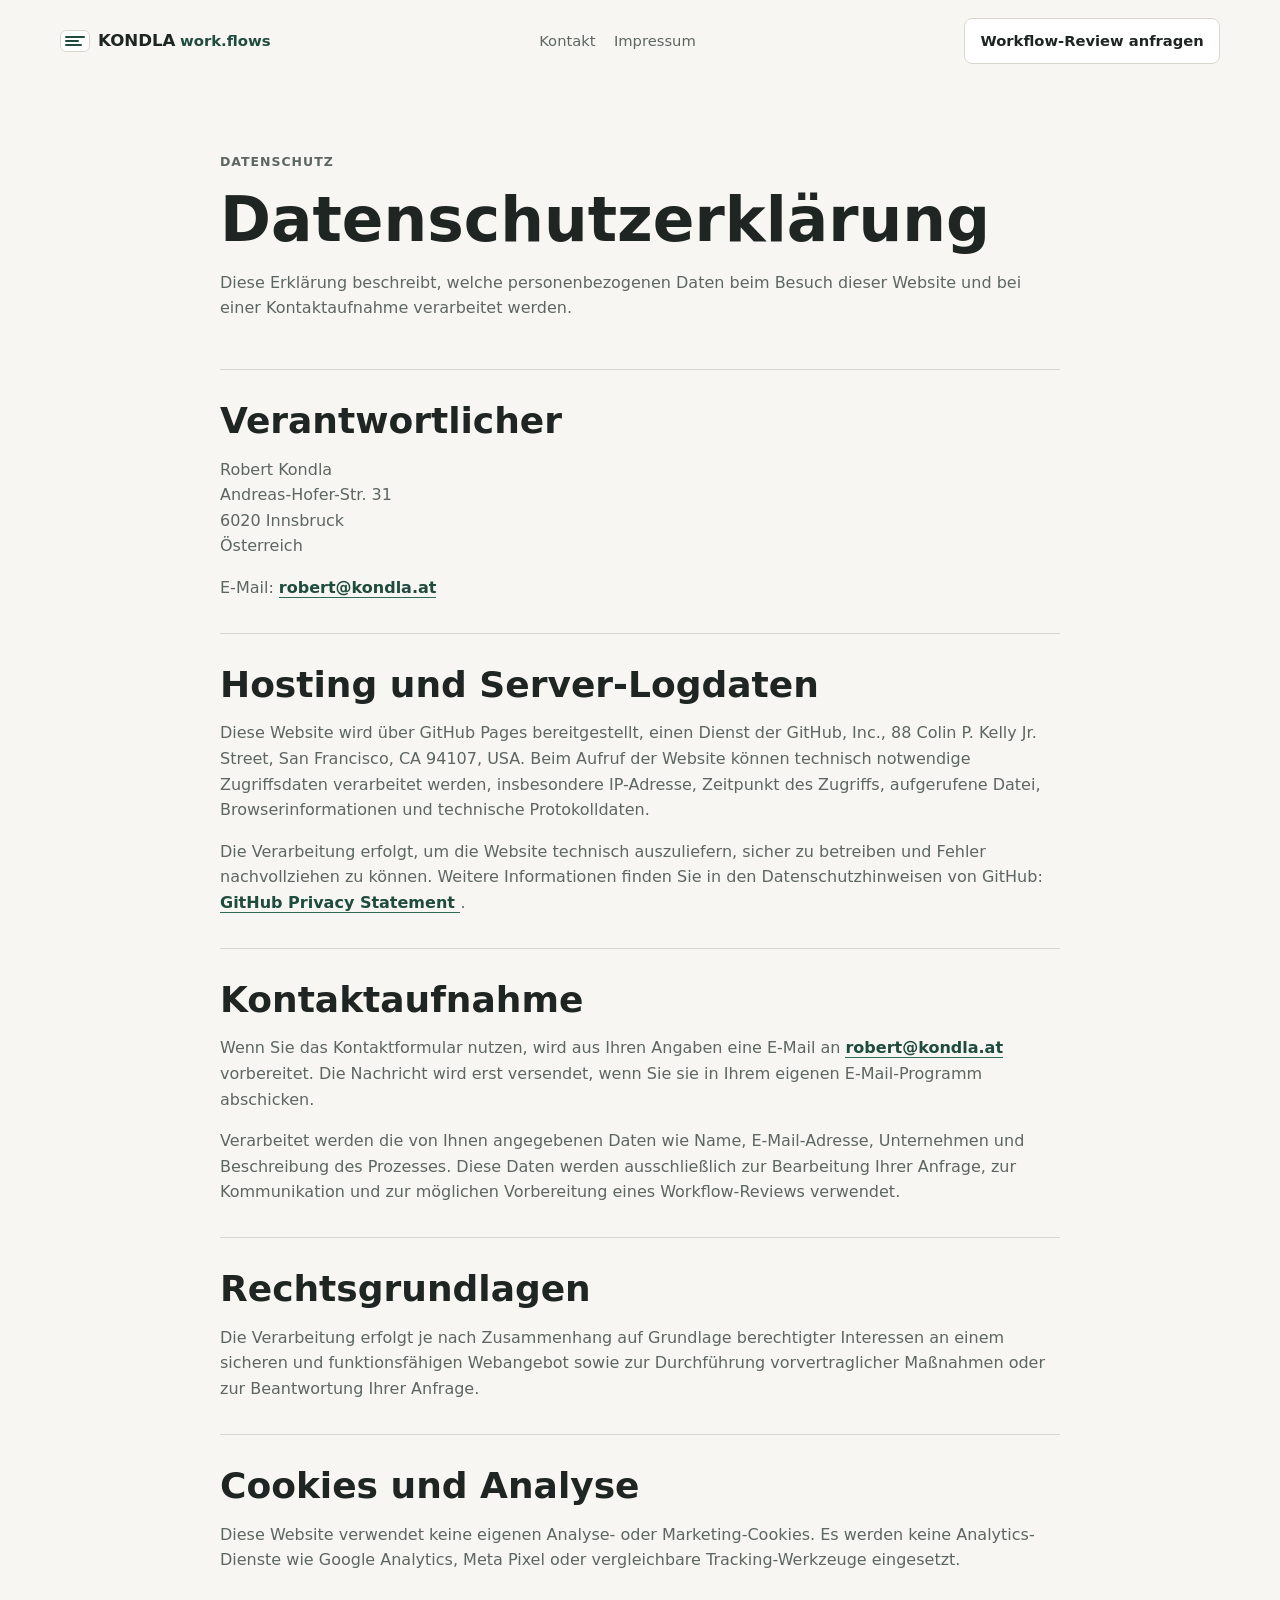
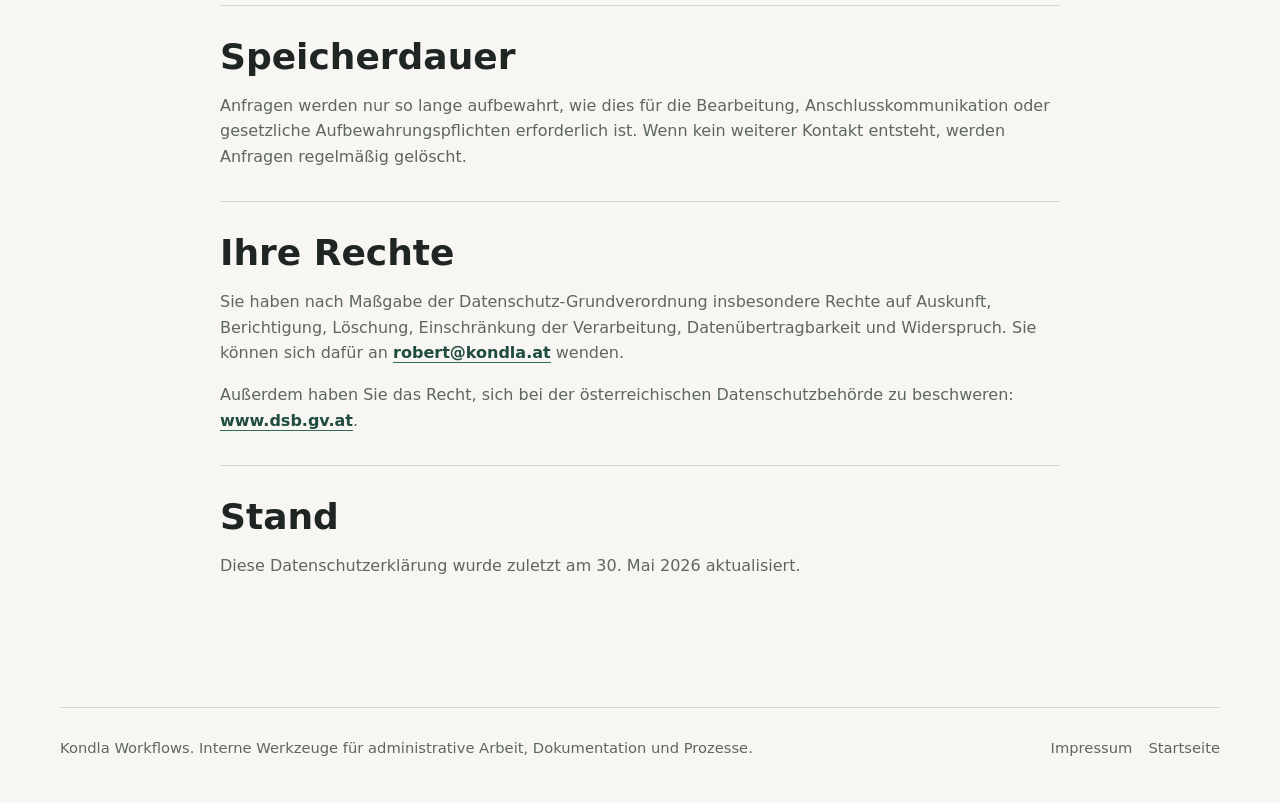
==== datenschutz.html @ 76a442e4 "Add legal pages and mail contact form" ====
<!doctype html>
<html lang="de">
  <head>
    <meta charset="utf-8" />
    <meta name="viewport" content="width=device-width, initial-scale=1" />
    <title>Datenschutzerklärung | KONDLA work.flows</title>
    <meta name="robots" content="noindex" />
    <link rel="stylesheet" href="styles.css" />
  </head>
  <body>
    <header class="seitenkopf" aria-label="Hauptnavigation">
      <a class="marke" href="index.html#oben" aria-label="Zur Startseite">
        <span class="marke__zeichen" aria-hidden="true">
          <span></span>
          <span></span>
          <span></span>
        </span>
        <span class="marke__text">
          <strong>KONDLA</strong>
          <span>work.flows</span>
        </span>
      </a>
      <nav class="navigation" aria-label="Rechtliches">
        <a href="index.html#kontakt">Kontakt</a>
        <a href="impressum.html">Impressum</a>
      </nav>
      <a class="kopf-cta ist-sichtbar" href="index.html#kontakt">Workflow-Review anfragen</a>
    </header>

    <main class="recht">
      <div class="recht__kopf">
        <p class="hinweis">Datenschutz</p>
        <h1>Datenschutzerklärung</h1>
        <p>
          Diese Erklärung beschreibt, welche personenbezogenen Daten beim Besuch dieser Website und bei einer
          Kontaktaufnahme verarbeitet werden.
        </p>
      </div>

      <section class="recht__block" aria-labelledby="verantwortlicher">
        <h2 id="verantwortlicher">Verantwortlicher</h2>
        <p>
          Robert Kondla<br />
          Andreas-Hofer-Str. 31<br />
          6020 Innsbruck<br />
          Österreich
        </p>
        <p>
          E-Mail:
          <a href="mailto:robert@kondla.at">robert@kondla.at</a>
        </p>
      </section>

      <section class="recht__block" aria-labelledby="hosting">
        <h2 id="hosting">Hosting und Server-Logdaten</h2>
        <p>
          Diese Website wird über GitHub Pages bereitgestellt, einen Dienst der GitHub, Inc., 88 Colin P. Kelly Jr.
          Street, San Francisco, CA 94107, USA. Beim Aufruf der Website können technisch notwendige Zugriffsdaten
          verarbeitet werden, insbesondere IP-Adresse, Zeitpunkt des Zugriffs, aufgerufene Datei, Browserinformationen
          und technische Protokolldaten.
        </p>
        <p>
          Die Verarbeitung erfolgt, um die Website technisch auszuliefern, sicher zu betreiben und Fehler nachvollziehen
          zu können. Weitere Informationen finden Sie in den Datenschutzhinweisen von GitHub:
          <a href="https://docs.github.com/de/site-policy/privacy-policies/github-general-privacy-statement" target="_blank" rel="noreferrer">
            GitHub Privacy Statement
          </a>.
        </p>
      </section>

      <section class="recht__block" aria-labelledby="kontakt">
        <h2 id="kontakt">Kontaktaufnahme</h2>
        <p>
          Wenn Sie das Kontaktformular nutzen, wird aus Ihren Angaben eine E-Mail an
          <a href="mailto:robert@kondla.at">robert@kondla.at</a> vorbereitet. Die Nachricht wird erst versendet, wenn
          Sie sie in Ihrem eigenen E-Mail-Programm abschicken.
        </p>
        <p>
          Verarbeitet werden die von Ihnen angegebenen Daten wie Name, E-Mail-Adresse, Unternehmen und Beschreibung des
          Prozesses. Diese Daten werden ausschließlich zur Bearbeitung Ihrer Anfrage, zur Kommunikation und zur möglichen
          Vorbereitung eines Workflow-Reviews verwendet.
        </p>
      </section>

      <section class="recht__block" aria-labelledby="rechtsgrundlagen">
        <h2 id="rechtsgrundlagen">Rechtsgrundlagen</h2>
        <p>
          Die Verarbeitung erfolgt je nach Zusammenhang auf Grundlage berechtigter Interessen an einem sicheren und
          funktionsfähigen Webangebot sowie zur Durchführung vorvertraglicher Maßnahmen oder zur Beantwortung Ihrer
          Anfrage.
        </p>
      </section>

      <section class="recht__block" aria-labelledby="cookies">
        <h2 id="cookies">Cookies und Analyse</h2>
        <p>
          Diese Website verwendet keine eigenen Analyse- oder Marketing-Cookies. Es werden keine Analytics-Dienste wie
          Google Analytics, Meta Pixel oder vergleichbare Tracking-Werkzeuge eingesetzt.
        </p>
      </section>

      <section class="recht__block" aria-labelledby="speicherdauer">
        <h2 id="speicherdauer">Speicherdauer</h2>
        <p>
          Anfragen werden nur so lange aufbewahrt, wie dies für die Bearbeitung, Anschlusskommunikation oder gesetzliche
          Aufbewahrungspflichten erforderlich ist. Wenn kein weiterer Kontakt entsteht, werden Anfragen regelmäßig
          gelöscht.
        </p>
      </section>

      <section class="recht__block" aria-labelledby="rechte">
        <h2 id="rechte">Ihre Rechte</h2>
        <p>
          Sie haben nach Maßgabe der Datenschutz-Grundverordnung insbesondere Rechte auf Auskunft, Berichtigung,
          Löschung, Einschränkung der Verarbeitung, Datenübertragbarkeit und Widerspruch. Sie können sich dafür an
          <a href="mailto:robert@kondla.at">robert@kondla.at</a> wenden.
        </p>
        <p>
          Außerdem haben Sie das Recht, sich bei der österreichischen Datenschutzbehörde zu beschweren:
          <a href="https://www.dsb.gv.at/" target="_blank" rel="noreferrer">www.dsb.gv.at</a>.
        </p>
      </section>

      <section class="recht__block" aria-labelledby="stand">
        <h2 id="stand">Stand</h2>
        <p>Diese Datenschutzerklärung wurde zuletzt am 30. Mai 2026 aktualisiert.</p>
      </section>
    </main>

    <footer class="fuss">
      <p>Kondla Workflows. Interne Werkzeuge für administrative Arbeit, Dokumentation und Prozesse.</p>
      <div class="fuss__links">
        <a href="impressum.html">Impressum</a>
        <a href="index.html#oben">Startseite</a>
      </div>
    </footer>
  </body>
</html>
---- styles.css ----
:root {
  --hintergrund: #f7f6f2;
  --flaeche: #ffffff;
  --flaeche-ruhig: #efeee8;
  --text: #1f2523;
  --text-weich: #5d6661;
  --linie: #d8d7cf;
  --akzent: #2f6b57;
  --akzent-dunkel: #1f4c3e;
  --ton: #8a5f47;
  --schatten: 0 20px 60px rgba(31, 37, 35, 0.08);
  --radius: 8px;
  --breite: 1160px;
}

* {
  box-sizing: border-box;
}

html {
  scroll-behavior: smooth;
}

body {
  margin: 0;
  background: var(--hintergrund);
  color: var(--text);
  font-family: system-ui, -apple-system, BlinkMacSystemFont, "Segoe UI", sans-serif;
  font-size: 16px;
  line-height: 1.6;
  letter-spacing: 0;
}

img {
  display: block;
  max-width: 100%;
}

a {
  color: inherit;
  text-decoration: none;
}

p,
h1,
h2,
h3 {
  margin: 0;
}

h1,
h2,
h3 {
  line-height: 1.08;
  letter-spacing: 0;
}

h1 {
  max-width: 760px;
  font-size: clamp(2.35rem, 4.8vw, 4.25rem);
  font-weight: 700;
  hyphens: none;
  overflow-wrap: normal;
}

h1 span {
  display: block;
  white-space: nowrap;
}

h2 {
  max-width: 800px;
  font-size: clamp(2rem, 4vw, 3.55rem);
  font-weight: 650;
}

h3 {
  font-size: 1.08rem;
  font-weight: 650;
}

.seitenkopf {
  position: sticky;
  top: 0;
  z-index: 10;
  display: flex;
  align-items: center;
  justify-content: space-between;
  gap: 1.5rem;
  width: min(var(--breite), calc(100% - 40px));
  margin: 0 auto;
  padding: 18px 0;
  background: color-mix(in srgb, var(--hintergrund) 88%, transparent);
  backdrop-filter: blur(18px);
}

.marke,
.navigation,
.aktionsreihe {
  display: flex;
  align-items: center;
}

.marke {
  gap: 0.5rem;
  font-weight: 650;
}

.marke__text {
  display: inline-flex;
  align-items: baseline;
  gap: 0.28rem;
  line-height: 1;
}

.marke__text strong {
  color: var(--text);
  font-size: 1.04rem;
  font-weight: 800;
}

.marke__text span {
  color: var(--akzent-dunkel);
  font-size: 0.93rem;
  font-weight: 650;
}

.marke__zeichen {
  position: relative;
  display: grid;
  width: 30px;
  height: 22px;
  align-items: center;
  border: 1px solid var(--linie);
  border-radius: 6px;
  padding: 4px;
  background: var(--flaeche);
}

.marke__zeichen span {
  display: block;
  width: 100%;
  height: 2px;
  border-radius: 999px;
  background: var(--akzent-dunkel);
}

.marke__zeichen span:nth-child(2) {
  width: 68%;
}

.marke__zeichen span:nth-child(3) {
  width: 84%;
}

.navigation {
  gap: 1.15rem;
  color: var(--text-weich);
  font-size: 0.92rem;
}

.navigation a {
  position: relative;
  padding: 0.35rem 0;
  transition:
    color 160ms ease,
    font-weight 160ms ease;
}

.navigation a::after {
  position: absolute;
  right: 0;
  bottom: 0.05rem;
  left: 0;
  height: 1px;
  background: var(--akzent-dunkel);
  opacity: 0;
  transform: scaleX(0.35);
  transform-origin: center;
  transition:
    opacity 180ms ease,
    transform 180ms ease;
  content: "";
}

.fuss a {
  transition: color 160ms ease;
}

.navigation a:hover,
.fuss a:hover {
  color: var(--text);
}

.navigation a.ist-aktiv {
  color: var(--akzent-dunkel);
  font-weight: 700;
}

.navigation a.ist-aktiv::after {
  opacity: 1;
  transform: scaleX(1);
}

.kopf-cta {
  border: 1px solid var(--linie);
  border-radius: var(--radius);
  padding: 0.65rem 0.95rem;
  background: var(--flaeche);
  color: var(--text);
  font-size: 0.92rem;
  font-weight: 600;
  opacity: 0;
  pointer-events: none;
  transform: translateY(-4px);
  transition:
    opacity 180ms ease,
    transform 180ms ease,
    border-color 160ms ease,
    background 160ms ease;
}

.kopf-cta.ist-sichtbar {
  opacity: 1;
  pointer-events: auto;
  transform: translateY(0);
}

.held,
.abschnitt,
.kontakt,
.fuss {
  width: min(var(--breite), calc(100% - 40px));
  margin: 0 auto;
}

.held {
  display: grid;
  grid-template-columns: minmax(0, 1.03fr) minmax(320px, 0.72fr);
  gap: clamp(2rem, 5vw, 4rem);
  align-items: center;
  min-height: calc(100svh - 76px);
  padding: 72px 0 96px;
}

.held__inhalt {
  display: grid;
  gap: 1.45rem;
  min-width: 0;
}

.hinweis {
  color: var(--akzent-dunkel);
  font-size: 0.78rem;
  font-weight: 700;
  letter-spacing: 0.08em;
  line-height: 1.35;
  text-transform: uppercase;
}

.untertitel,
.abschnitt__kopf p,
.zweispaltig > div > p,
.kontakt__text p,
.person__text p {
  max-width: 680px;
  color: var(--text-weich);
  font-size: 1.08rem;
}

.aktionsreihe {
  flex-wrap: wrap;
  gap: 0.8rem;
  padding-top: 0.45rem;
}

.button {
  display: inline-flex;
  min-height: 48px;
  align-items: center;
  justify-content: center;
  border-radius: var(--radius);
  padding: 0.8rem 1.05rem;
  font-weight: 650;
  line-height: 1.2;
  transition:
    border-color 160ms ease,
    background 160ms ease,
    color 160ms ease,
    transform 160ms ease;
}

.button:hover {
  transform: translateY(-1px);
}

.button--primaer {
  border: 1px solid var(--akzent-dunkel);
  background: var(--akzent-dunkel);
  color: #ffffff;
}

.button--primaer:hover {
  background: var(--akzent);
}

.button--sekundaer {
  border: 1px solid var(--linie);
  background: var(--flaeche);
  color: var(--text);
}

.held__bildbereich {
  position: relative;
  align-self: stretch;
  min-height: 500px;
  border: 1px solid var(--linie);
  border-radius: var(--radius);
  background: var(--flaeche);
  box-shadow: var(--schatten);
  overflow: hidden;
}

.held__bildbereich img {
  width: 100%;
  height: 100%;
  object-fit: cover;
}

.abschnitt {
  padding: 96px 0;
  border-top: 1px solid var(--linie);
  scroll-margin-top: 92px;
}

.abschnitt__kopf {
  display: grid;
  gap: 1rem;
  margin-bottom: 2.2rem;
}

.raster {
  display: grid;
  gap: 1rem;
}

.raster--drei {
  grid-template-columns: repeat(3, minmax(0, 1fr));
}

.karte {
  min-height: 190px;
  border: 1px solid var(--linie);
  border-radius: var(--radius);
  padding: 1.3rem;
  background: var(--flaeche);
}

.karte p,
.schritte p,
.prozess p,
.liste p,
.vertrauen li,
.erkenntnis__text p {
  color: var(--text-weich);
}

.karte h3,
.schritte h3,
.prozess h3 {
  margin-bottom: 0.65rem;
}

.zweispaltig {
  display: grid;
  grid-template-columns: minmax(0, 0.82fr) minmax(320px, 1fr);
  gap: clamp(2rem, 7vw, 5.5rem);
  align-items: start;
}

.zweispaltig > div:first-child {
  display: grid;
  gap: 1rem;
}

.kernbotschaft {
  border-left: 3px solid var(--ton);
  padding-left: 1rem;
  color: var(--text);
  font-weight: 650;
}

.liste {
  display: grid;
  border-top: 1px solid var(--linie);
}

.liste div {
  display: grid;
  grid-template-columns: 48px 1fr;
  gap: 1rem;
  align-items: start;
  border-bottom: 1px solid var(--linie);
  padding: 1.05rem 0;
}

.liste span,
.schritte span,
.prozess span {
  color: var(--akzent-dunkel);
  font-size: 0.82rem;
  font-weight: 700;
}

.prozess {
  position: relative;
  display: grid;
  gap: 1.1rem;
  max-width: 980px;
  margin: 0;
  padding: 0.35rem 0;
  list-style: none;
}

.prozess::before {
  position: absolute;
  top: 18px;
  bottom: 18px;
  left: 50%;
  width: 1px;
  background: var(--linie);
  content: "";
}

.prozess li {
  position: relative;
  display: grid;
  grid-template-columns: 34px minmax(0, 1fr);
  gap: 1rem;
  width: calc(50% + 42px);
  min-height: 0;
  align-items: start;
  border: 1px solid var(--linie);
  border-radius: var(--radius);
  padding: 1.05rem 1.15rem;
  background: var(--flaeche);
  box-shadow: 0 12px 34px rgba(31, 37, 35, 0.04);
}

.prozess li:nth-child(odd) {
  justify-self: start;
  padding-right: 2rem;
}

.prozess li:nth-child(even) {
  justify-self: end;
  padding-left: 2rem;
}

.prozess li::after {
  position: absolute;
  top: 50%;
  width: 34px;
  height: 1px;
  background: rgba(47, 107, 87, 0.22);
  content: "";
}

.prozess li:nth-child(odd)::after {
  right: -34px;
}

.prozess li:nth-child(even)::after {
  left: -34px;
}

.prozess span,
.schritte span {
  display: inline-grid;
  width: 34px;
  height: 34px;
  place-items: center;
  border: 1px solid var(--linie);
  border-radius: 50%;
  background: var(--flaeche-ruhig);
}

.prozess span {
  position: relative;
  z-index: 1;
  background: #edf3ef;
  box-shadow: 0 0 0 6px var(--hintergrund);
}

.menschenhinweis {
  margin-top: 1rem;
  border: 1px solid var(--linie);
  border-radius: var(--radius);
  padding: 1rem 1.15rem;
  background: var(--flaeche);
  color: var(--text);
  font-weight: 650;
}

.zweispaltig--eng {
  grid-template-columns: minmax(0, 0.9fr) minmax(320px, 0.9fr);
}

.kontrolltafel {
  display: grid;
  gap: 1rem;
}

.vertrauen {
  display: grid;
  gap: 0.75rem;
  margin: 0;
  padding: 0;
  list-style: none;
}

.vertrauen li {
  position: relative;
  border: 1px solid var(--linie);
  border-radius: var(--radius);
  padding: 0.95rem 1rem 0.95rem 2.7rem;
  background: var(--flaeche);
}

.vertrauen li::before {
  position: absolute;
  top: 1.05rem;
  left: 1rem;
  width: 10px;
  height: 10px;
  border: 2px solid var(--akzent);
  border-radius: 50%;
  content: "";
}

.datenfluss {
  display: grid;
  gap: 0;
  border: 1px solid var(--linie);
  border-radius: var(--radius);
  background: #f1f0eb;
  overflow: hidden;
}

.datenfluss__titel {
  border-bottom: 1px solid var(--linie);
  padding: 0.9rem 1rem;
  color: var(--text);
  font-size: 0.82rem;
  font-weight: 700;
  letter-spacing: 0.08em;
  text-transform: uppercase;
}

.datenfluss div {
  display: grid;
  grid-template-columns: 110px minmax(0, 1fr);
  gap: 1rem;
  border-bottom: 1px solid var(--linie);
  padding: 0.95rem 1rem;
  background: var(--flaeche);
}

.datenfluss div:last-child {
  border-bottom: 0;
}

.datenfluss span {
  color: var(--akzent-dunkel);
  font-size: 0.8rem;
  font-weight: 800;
}

.datenfluss p {
  color: var(--text-weich);
  font-size: 0.92rem;
}

.erkenntnis__text {
  display: grid;
  gap: 1rem;
}

.kontextfragen {
  display: grid;
  grid-template-columns: repeat(2, minmax(0, 1fr));
  gap: 0.65rem;
  margin-bottom: 0.3rem;
}

.kontextfragen span {
  border: 1px solid rgba(138, 95, 71, 0.28);
  border-radius: 6px;
  padding: 0.72rem 0.8rem;
  background: #f6f1ed;
  color: var(--text);
  font-size: 0.9rem;
  font-weight: 650;
  line-height: 1.25;
}

.erkenntnis__text a {
  width: fit-content;
  border-bottom: 1px solid var(--akzent);
  color: var(--akzent-dunkel);
  font-weight: 650;
}

.person {
  display: grid;
  grid-template-columns: 320px minmax(0, 1fr);
  gap: clamp(2rem, 7vw, 5rem);
  align-items: center;
}

.person__bild {
  aspect-ratio: 4 / 5;
  border: 1px solid var(--linie);
  border-radius: var(--radius);
  background: var(--flaeche);
  overflow: hidden;
}

.person__bild img {
  width: 100%;
  height: 100%;
  object-fit: cover;
  object-position: 50% 35%;
}

.person__text {
  display: grid;
  gap: 1rem;
}

.schritte {
  display: grid;
  grid-template-columns: repeat(5, minmax(0, 1fr));
  gap: 1rem;
}

.schritte article {
  display: grid;
  gap: 0.7rem;
  align-content: start;
  min-height: 245px;
  border: 1px solid var(--linie);
  border-radius: var(--radius);
  padding: 1.15rem;
  background: var(--flaeche);
}

.kontakt {
  display: grid;
  grid-template-columns: minmax(0, 0.82fr) minmax(340px, 0.9fr);
  gap: clamp(2rem, 6vw, 5rem);
  align-items: start;
  margin-bottom: 64px;
  border: 1px solid var(--linie);
  border-radius: var(--radius);
  padding: clamp(1.4rem, 4vw, 3rem);
  background: var(--flaeche);
  box-shadow: var(--schatten);
  scroll-margin-top: 92px;
}

.kontakt__text {
  display: grid;
  gap: 1rem;
}

.formular {
  display: grid;
  grid-template-columns: 1fr 1fr;
  gap: 1rem;
}

.formular__feld {
  display: grid;
  gap: 0.42rem;
}

.formular__feld--voll,
.formular__hinweis,
.formular__button {
  grid-column: 1 / -1;
}

.formular__hinweis {
  color: var(--text-weich);
  font-size: 0.86rem;
}

.formular__hinweis a {
  border-bottom: 1px solid var(--akzent);
  color: var(--akzent-dunkel);
  font-weight: 650;
}

label {
  font-size: 0.9rem;
  font-weight: 650;
}

input,
textarea {
  width: 100%;
  border: 1px solid var(--linie);
  border-radius: var(--radius);
  padding: 0.82rem 0.9rem;
  background: #fbfbf8;
  color: var(--text);
  font: inherit;
}

textarea {
  resize: vertical;
}

input:focus,
textarea:focus,
a:focus-visible,
button:focus-visible {
  outline: 3px solid rgba(47, 107, 87, 0.22);
  outline-offset: 2px;
  border-color: var(--akzent);
}

button {
  cursor: pointer;
  font: inherit;
}

.fuss {
  display: flex;
  justify-content: space-between;
  gap: 1rem;
  border-top: 1px solid var(--linie);
  padding: 28px 0 44px;
  color: var(--text-weich);
  font-size: 0.92rem;
}

.fuss__links {
  display: flex;
  flex-wrap: wrap;
  gap: 1rem;
  justify-content: flex-end;
}

.recht {
  width: min(840px, calc(100% - 40px));
  margin: 0 auto;
  padding: 72px 0 96px;
}

.recht__kopf,
.recht__block {
  display: grid;
  gap: 1rem;
}

.recht__kopf {
  margin-bottom: 3rem;
}

.recht__block {
  border-top: 1px solid var(--linie);
  padding: 2rem 0;
}

.recht h1 {
  white-space: normal;
}

.recht h2 {
  font-size: clamp(1.5rem, 3vw, 2.25rem);
}

.recht ul {
  margin: 0;
  padding-left: 1.2rem;
  color: var(--text-weich);
}

.recht p,
.recht li {
  color: var(--text-weich);
}

.recht a {
  border-bottom: 1px solid var(--akzent);
  color: var(--akzent-dunkel);
  font-weight: 650;
}

@media (max-width: 980px) {
  .held,
  .zweispaltig,
  .zweispaltig--eng,
  .person,
  .kontakt {
    grid-template-columns: 1fr;
  }

  .held {
    min-height: auto;
    padding-top: 56px;
  }

  .held__bildbereich {
    min-height: 420px;
  }

  .raster--drei {
    grid-template-columns: repeat(2, minmax(0, 1fr));
  }

  .prozess {
    max-width: none;
  }

  .schritte {
    grid-template-columns: repeat(2, minmax(0, 1fr));
  }

  .person__bild {
    width: min(320px, 100%);
  }
}

@media (max-width: 760px) {
  h1 span {
    display: inline;
    white-space: normal;
  }

  .seitenkopf {
    position: static;
    flex-wrap: wrap;
  }

  .navigation {
    order: 3;
    width: 100%;
    justify-content: space-between;
  }

  .marke__text span {
    font-size: 0.86rem;
  }

  .kopf-cta {
    display: none;
  }

  .held,
  .abschnitt,
  .kontakt,
  .fuss {
    width: min(100% - 28px, var(--breite));
  }

  .held {
    padding: 38px 0 72px;
  }

  .held__bildbereich {
    min-height: 320px;
  }

  .abschnitt {
    padding: 72px 0;
  }

  .raster--drei,
  .kontextfragen,
  .schritte,
  .formular {
    grid-template-columns: 1fr;
  }

  .datenfluss div {
    grid-template-columns: 1fr;
    gap: 0.35rem;
  }

  .prozess {
    gap: 0.9rem;
    padding-left: 0.7rem;
  }

  .prozess::before {
    left: 17px;
  }

  .prozess li,
  .prozess li:nth-child(odd),
  .prozess li:nth-child(even) {
    width: 100%;
    justify-self: stretch;
    padding: 1rem;
  }

  .prozess li::after,
  .prozess li:nth-child(odd)::after,
  .prozess li:nth-child(even)::after {
    display: none;
  }

  .karte,
  .prozess li,
  .schritte article {
    min-height: auto;
  }

  .button {
    width: 100%;
  }

  .fuss {
    flex-direction: column;
  }

  .fuss__links {
    justify-content: flex-start;
  }
}
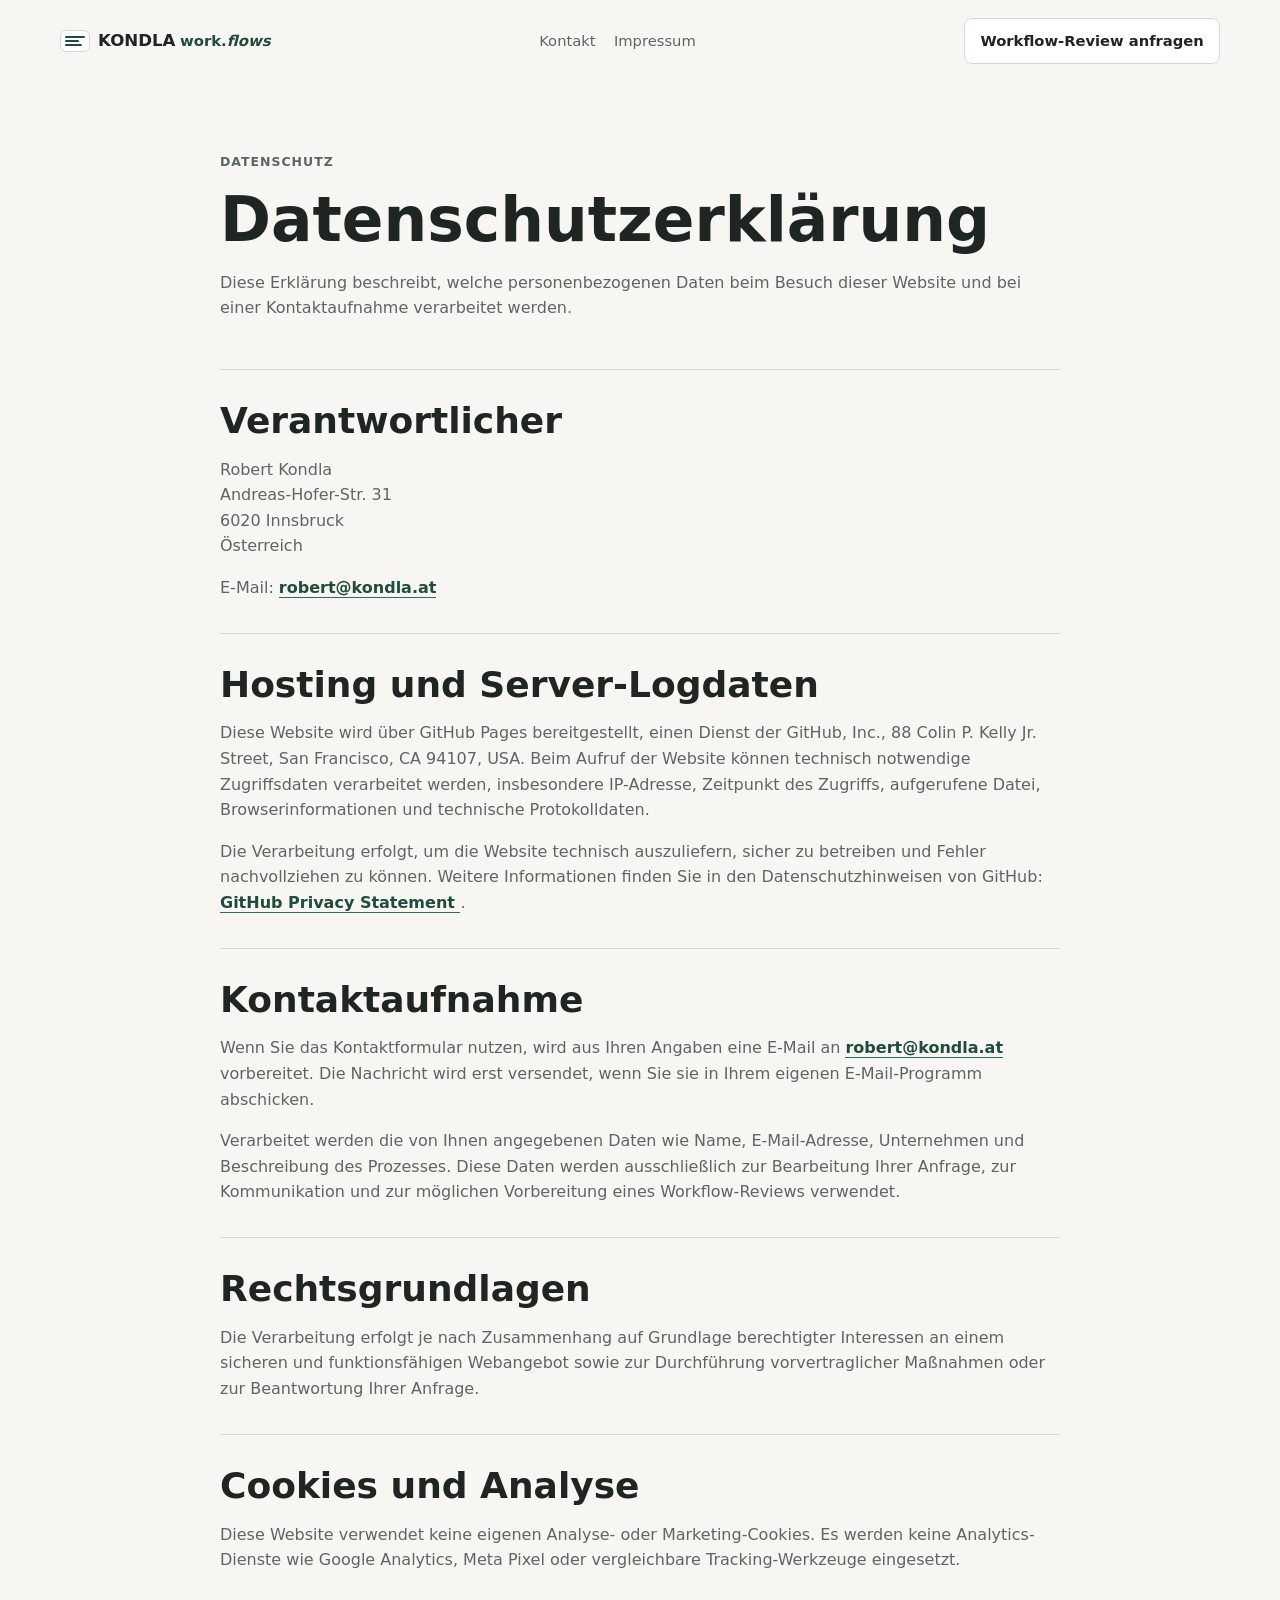
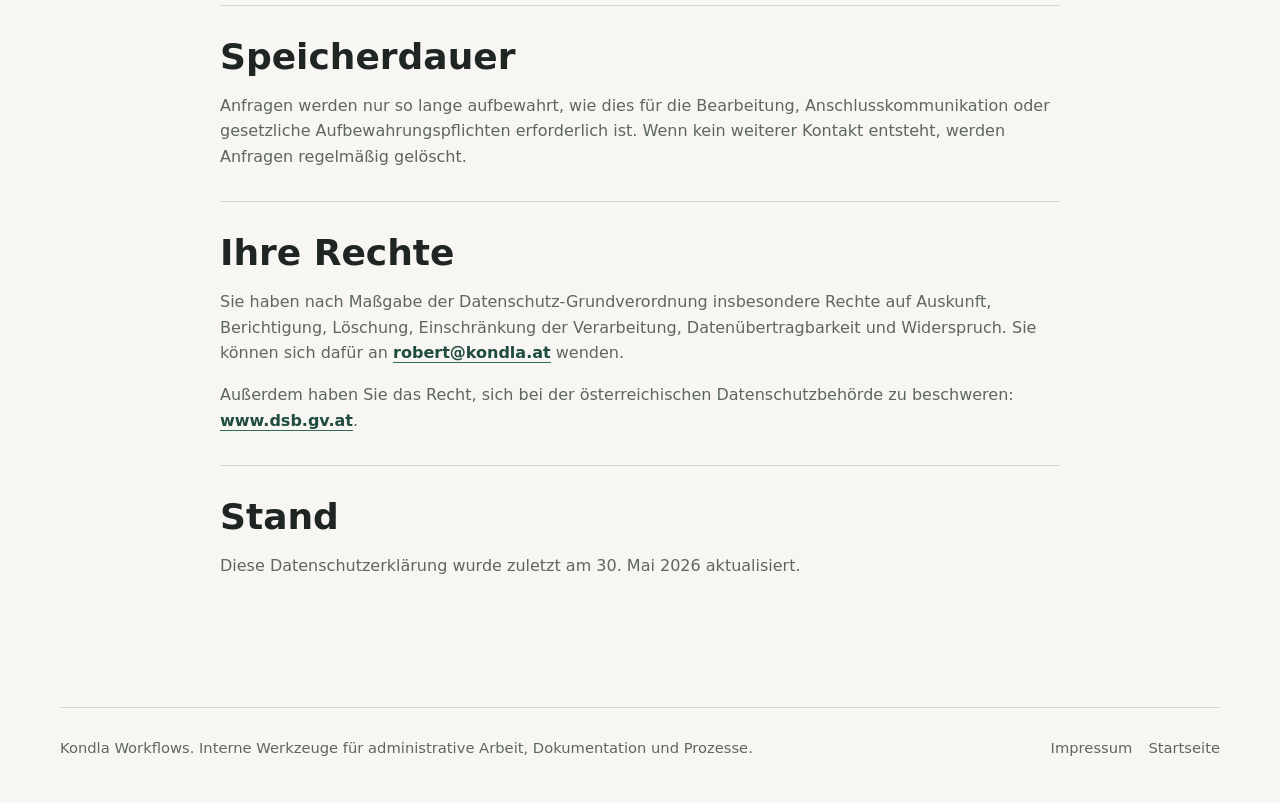
==== commit 105c01b5: "Style brand wordmark" ====
--- a/datenschutz.html
+++ b/datenschutz.html
@@ -17,7 +17,7 @@
         </span>
         <span class="marke__text">
           <strong>KONDLA</strong>
-          <span>work.flows</span>
+          <span>work.<em>flows</em></span>
         </span>
       </a>
       <nav class="navigation" aria-label="Rechtliches">
--- a/styles.css
+++ b/styles.css
@@ -123,6 +123,11 @@
   color: var(--akzent-dunkel);
   font-size: 0.93rem;
   font-weight: 650;
+}
+
+.marke__text em {
+  font-style: italic;
+  font-weight: 600;
 }
 
 .marke__zeichen {
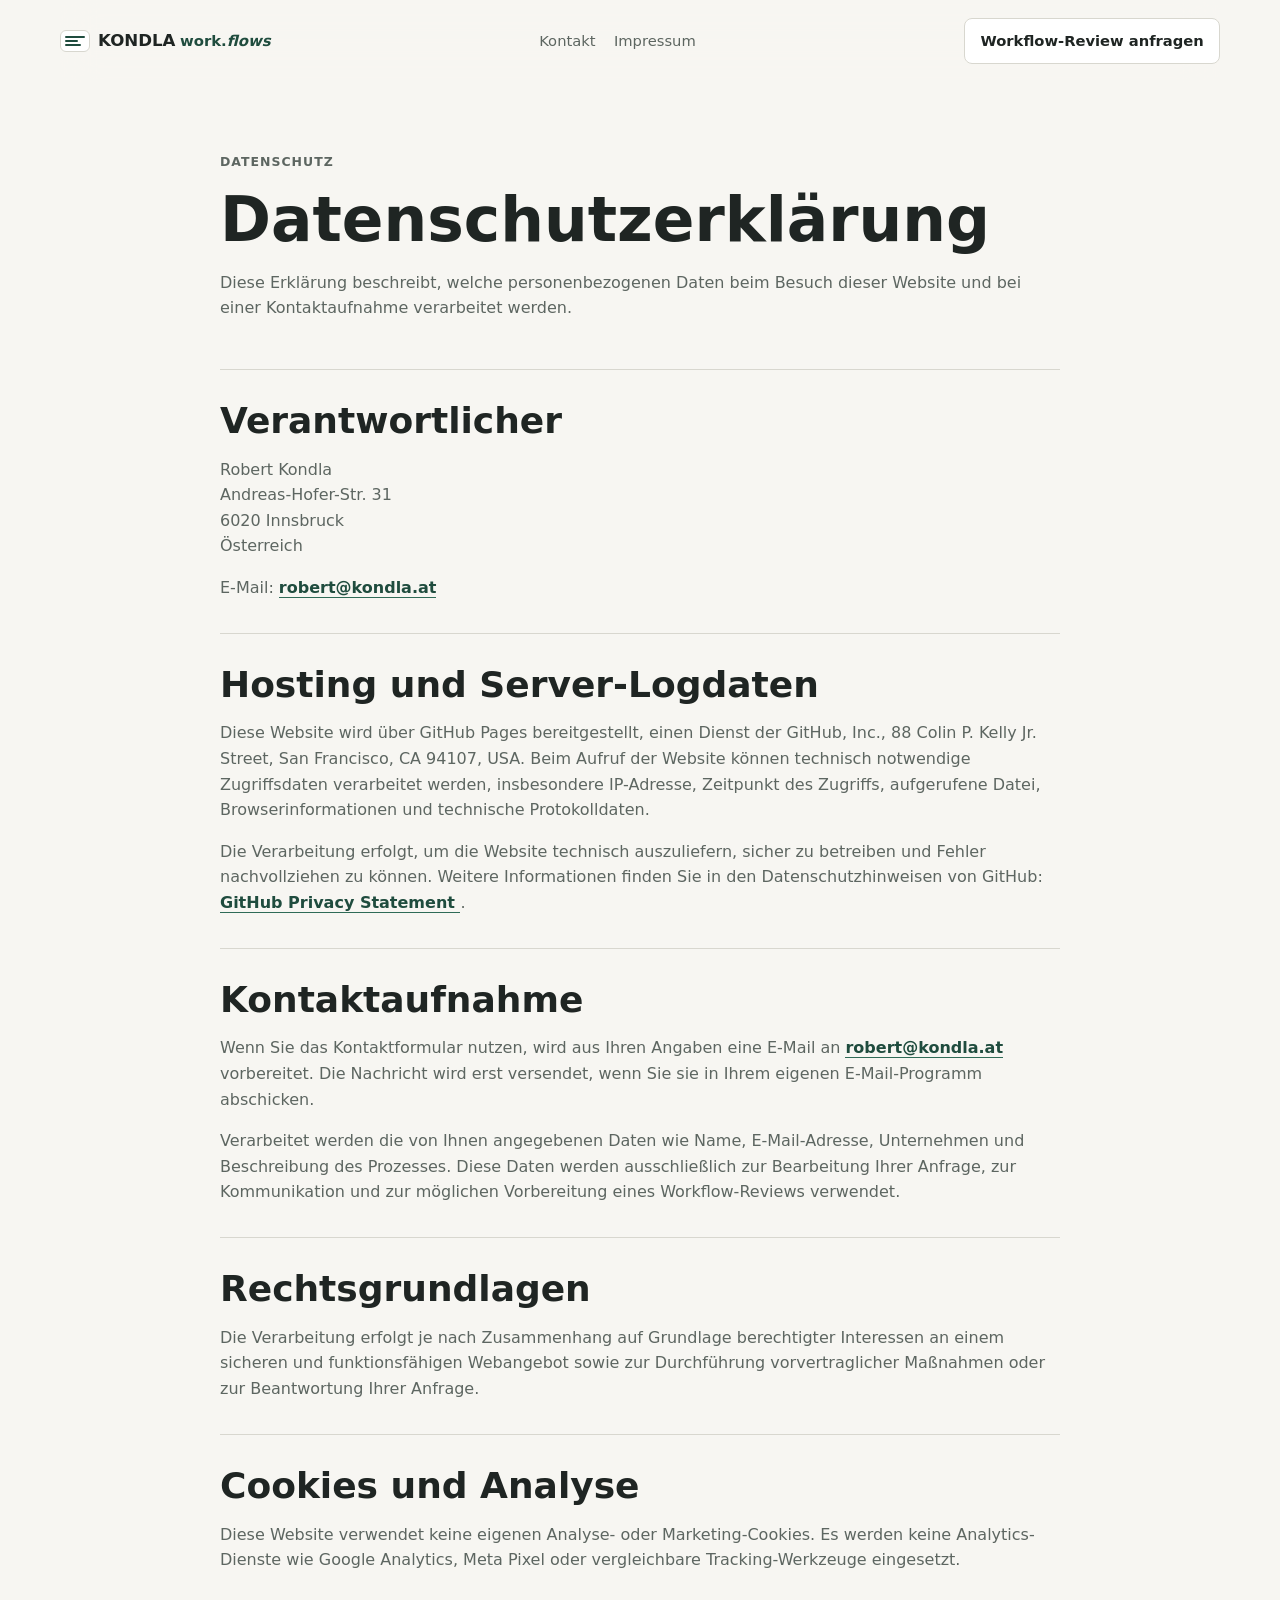
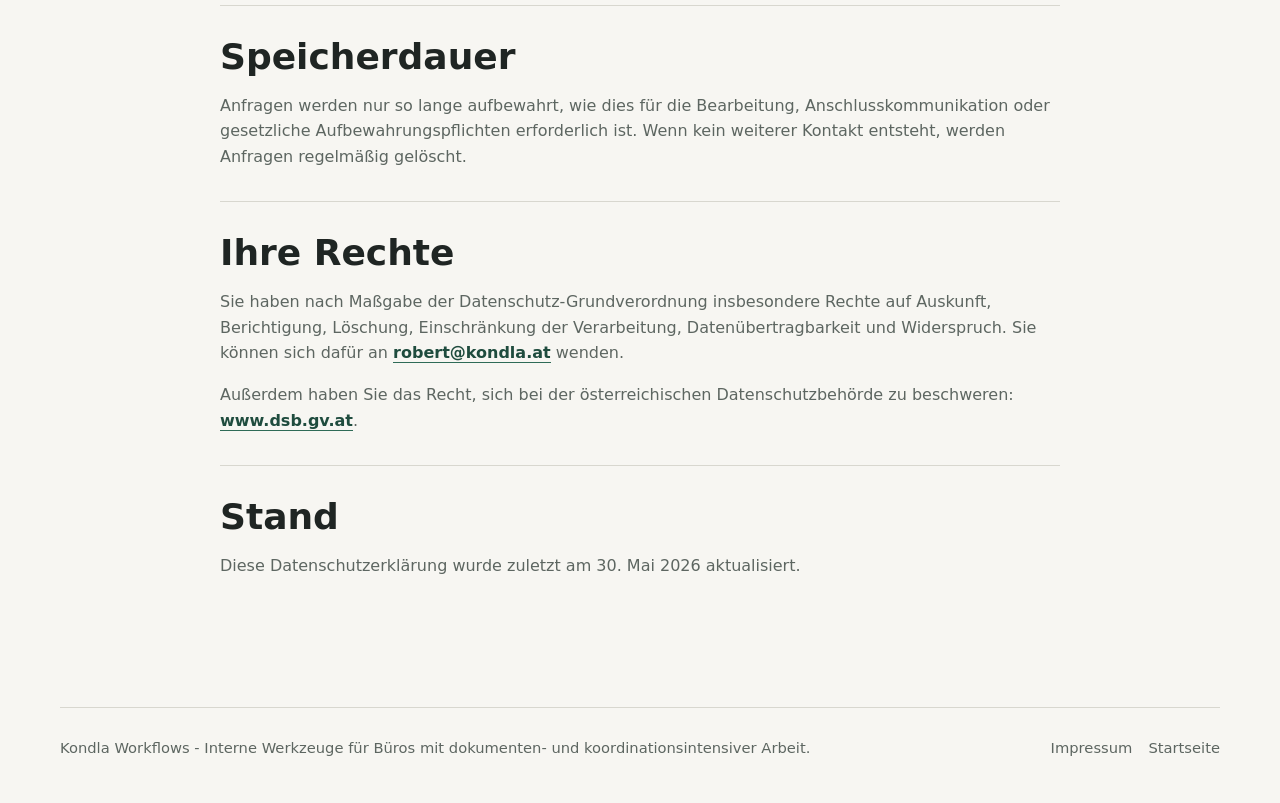
==== commit c6a6d91a: "Update landing page messaging and animations" ====
--- a/datenschutz.html
+++ b/datenschutz.html
@@ -128,7 +128,7 @@
     </main>
 
     <footer class="fuss">
-      <p>Kondla Workflows. Interne Werkzeuge für administrative Arbeit, Dokumentation und Prozesse.</p>
+      <p>Kondla Workflows - Interne Werkzeuge für Büros mit dokumenten- und koordinationsintensiver Arbeit.</p>
       <div class="fuss__links">
         <a href="impressum.html">Impressum</a>
         <a href="index.html#oben">Startseite</a>
--- a/styles.css
+++ b/styles.css
@@ -66,6 +66,24 @@
 h1 span {
   display: block;
   white-space: nowrap;
+  opacity: 0;
+  transform: translateY(16px);
+  animation: einblenden 500ms cubic-bezier(0.2, 0.8, 0.2, 1) forwards;
+}
+
+h1 span:nth-child(2) {
+  animation-delay: 80ms;
+}
+
+h1 span:nth-child(3) {
+  animation-delay: 160ms;
+}
+
+@keyframes einblenden {
+  to {
+    opacity: 1;
+    transform: translateY(0);
+  }
 }
 
 h2 {
@@ -148,14 +166,26 @@
   height: 2px;
   border-radius: 999px;
   background: var(--akzent-dunkel);
+  opacity: 0;
+  transform: translateX(-4px);
+  animation: zeichen-einblenden 360ms ease forwards;
 }
 
 .marke__zeichen span:nth-child(2) {
   width: 68%;
+  animation-delay: 70ms;
 }
 
 .marke__zeichen span:nth-child(3) {
   width: 84%;
+  animation-delay: 140ms;
+}
+
+@keyframes zeichen-einblenden {
+  to {
+    opacity: 1;
+    transform: translateX(0);
+  }
 }
 
 .navigation {
@@ -353,20 +383,34 @@
   grid-template-columns: repeat(3, minmax(0, 1fr));
 }
 
+.raster--zwei {
+  grid-template-columns: repeat(2, minmax(0, 1fr));
+}
+
 .karte {
   min-height: 190px;
   border: 1px solid var(--linie);
   border-radius: var(--radius);
   padding: 1.3rem;
   background: var(--flaeche);
+  transition:
+    opacity 420ms cubic-bezier(0.2, 0.8, 0.2, 1),
+    transform 420ms cubic-bezier(0.2, 0.8, 0.2, 1),
+    box-shadow 180ms ease,
+    border-color 180ms ease;
+}
+
+.karte:hover {
+  border-color: color-mix(in srgb, var(--akzent) 22%, var(--linie));
+  box-shadow: 0 14px 38px rgba(31, 37, 35, 0.06);
+  transform: translateY(-3px);
 }
 
 .karte p,
 .schritte p,
 .prozess p,
 .liste p,
-.vertrauen li,
-.erkenntnis__text p {
+.vertrauen li {
   color: var(--text-weich);
 }
 
@@ -407,6 +451,9 @@
   align-items: start;
   border-bottom: 1px solid var(--linie);
   padding: 1.05rem 0;
+  transition:
+    opacity 380ms cubic-bezier(0.2, 0.8, 0.2, 1),
+    transform 380ms cubic-bezier(0.2, 0.8, 0.2, 1);
 }
 
 .liste span,
@@ -450,6 +497,11 @@
   padding: 1.05rem 1.15rem;
   background: var(--flaeche);
   box-shadow: 0 12px 34px rgba(31, 37, 35, 0.04);
+  transition:
+    opacity 420ms cubic-bezier(0.2, 0.8, 0.2, 1),
+    transform 420ms cubic-bezier(0.2, 0.8, 0.2, 1),
+    box-shadow 180ms ease,
+    border-color 180ms ease;
 }
 
 .prozess li:nth-child(odd) {
@@ -460,23 +512,6 @@
 .prozess li:nth-child(even) {
   justify-self: end;
   padding-left: 2rem;
-}
-
-.prozess li::after {
-  position: absolute;
-  top: 50%;
-  width: 34px;
-  height: 1px;
-  background: rgba(47, 107, 87, 0.22);
-  content: "";
-}
-
-.prozess li:nth-child(odd)::after {
-  right: -34px;
-}
-
-.prozess li:nth-child(even)::after {
-  left: -34px;
 }
 
 .prozess span,
@@ -530,6 +565,9 @@
   border-radius: var(--radius);
   padding: 0.95rem 1rem 0.95rem 2.7rem;
   background: var(--flaeche);
+  transition:
+    opacity 360ms cubic-bezier(0.2, 0.8, 0.2, 1),
+    transform 360ms cubic-bezier(0.2, 0.8, 0.2, 1);
 }
 
 .vertrauen li::before {
@@ -541,6 +579,20 @@
   border: 2px solid var(--akzent);
   border-radius: 50%;
   content: "";
+  transform: scale(1);
+  transition: transform 260ms ease;
+}
+
+.vertrauen li.ist-sichtbar::before {
+  transform: scale(1.12);
+}
+
+.vertrauen li.wird-animiert::before {
+  transform: scale(0.72);
+}
+
+.vertrauen li.wird-animiert.ist-sichtbar::before {
+  transform: scale(1.12);
 }
 
 .datenfluss {
@@ -569,6 +621,9 @@
   border-bottom: 1px solid var(--linie);
   padding: 0.95rem 1rem;
   background: var(--flaeche);
+  transition:
+    opacity 360ms cubic-bezier(0.2, 0.8, 0.2, 1),
+    transform 360ms cubic-bezier(0.2, 0.8, 0.2, 1);
 }
 
 .datenfluss div:last-child {
@@ -584,36 +639,6 @@
 .datenfluss p {
   color: var(--text-weich);
   font-size: 0.92rem;
-}
-
-.erkenntnis__text {
-  display: grid;
-  gap: 1rem;
-}
-
-.kontextfragen {
-  display: grid;
-  grid-template-columns: repeat(2, minmax(0, 1fr));
-  gap: 0.65rem;
-  margin-bottom: 0.3rem;
-}
-
-.kontextfragen span {
-  border: 1px solid rgba(138, 95, 71, 0.28);
-  border-radius: 6px;
-  padding: 0.72rem 0.8rem;
-  background: #f6f1ed;
-  color: var(--text);
-  font-size: 0.9rem;
-  font-weight: 650;
-  line-height: 1.25;
-}
-
-.erkenntnis__text a {
-  width: fit-content;
-  border-bottom: 1px solid var(--akzent);
-  color: var(--akzent-dunkel);
-  font-weight: 650;
 }
 
 .person {
@@ -658,6 +683,11 @@
   border-radius: var(--radius);
   padding: 1.15rem;
   background: var(--flaeche);
+  transition:
+    opacity 400ms cubic-bezier(0.2, 0.8, 0.2, 1),
+    transform 400ms cubic-bezier(0.2, 0.8, 0.2, 1),
+    box-shadow 180ms ease,
+    border-color 180ms ease;
 }
 
 .kontakt {
@@ -884,7 +914,7 @@
   }
 
   .raster--drei,
-  .kontextfragen,
+  .raster--zwei,
   .schritte,
   .formular {
     grid-template-columns: 1fr;
@@ -912,12 +942,6 @@
     padding: 1rem;
   }
 
-  .prozess li::after,
-  .prozess li:nth-child(odd)::after,
-  .prozess li:nth-child(even)::after {
-    display: none;
-  }
-
   .karte,
   .prozess li,
   .schritte article {
@@ -936,3 +960,37 @@
     justify-content: flex-start;
   }
 }
+
+.wird-animiert {
+  opacity: 0;
+  transform: translateY(14px);
+}
+
+.wird-animiert.ist-sichtbar {
+  opacity: 1;
+  transform: translateY(0);
+}
+
+.karte.wird-animiert.ist-sichtbar:hover,
+.schritte article.wird-animiert.ist-sichtbar:hover {
+  transform: translateY(-3px);
+}
+
+@media (prefers-reduced-motion: reduce) {
+  html {
+    scroll-behavior: auto;
+  }
+
+  *,
+  *::before,
+  *::after {
+    animation-duration: 1ms !important;
+    animation-iteration-count: 1 !important;
+    transition-duration: 1ms !important;
+  }
+
+  .wird-animiert {
+    opacity: 1;
+    transform: none;
+  }
+}
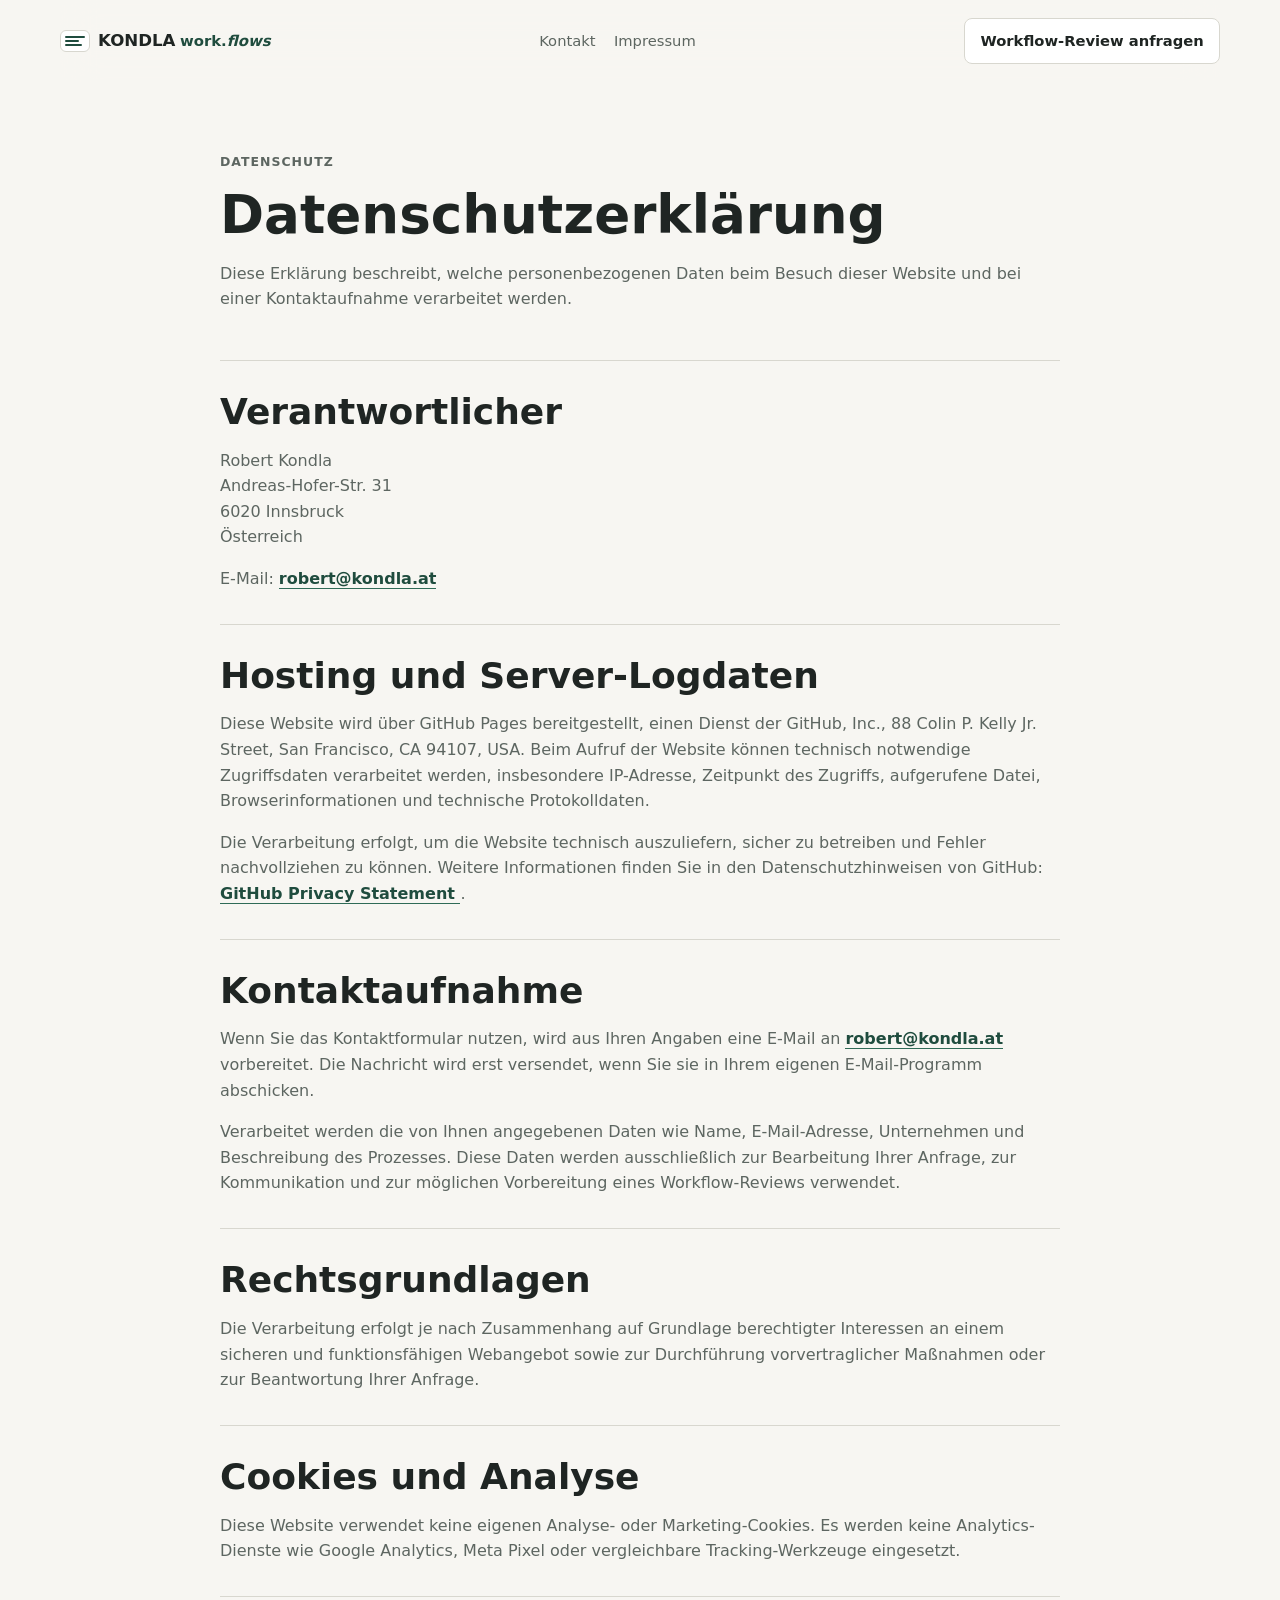
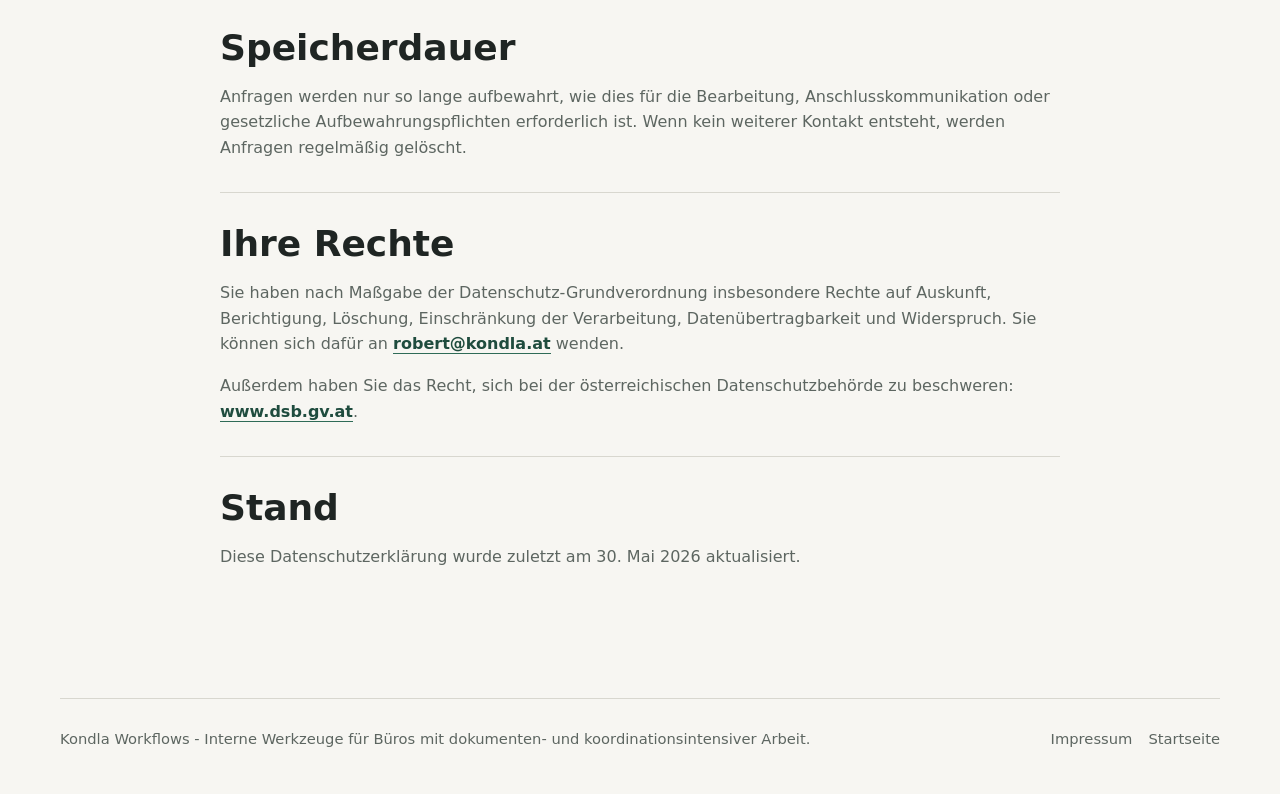
==== commit 0db98436: "Refine landing page structure" ====
--- a/datenschutz.html
+++ b/datenschutz.html
@@ -5,6 +5,7 @@
     <meta name="viewport" content="width=device-width, initial-scale=1" />
     <title>Datenschutzerklärung | KONDLA work.flows</title>
     <meta name="robots" content="noindex" />
+    <link rel="icon" href="assets/favicon.svg" type="image/svg+xml" />
     <link rel="stylesheet" href="styles.css" />
   </head>
   <body>
--- a/styles.css
+++ b/styles.css
@@ -56,8 +56,8 @@
 }
 
 h1 {
-  max-width: 760px;
-  font-size: clamp(2.35rem, 4.8vw, 4.25rem);
+  max-width: 720px;
+  font-size: clamp(2.25rem, 4.15vw, 3.7rem);
   font-weight: 700;
   hyphens: none;
   overflow-wrap: normal;
@@ -65,7 +65,7 @@
 
 h1 span {
   display: block;
-  white-space: nowrap;
+  white-space: normal;
   opacity: 0;
   transform: translateY(16px);
   animation: einblenden 500ms cubic-bezier(0.2, 0.8, 0.2, 1) forwards;
@@ -88,7 +88,7 @@
 
 h2 {
   max-width: 800px;
-  font-size: clamp(2rem, 4vw, 3.55rem);
+  font-size: clamp(1.9rem, 3.45vw, 3.15rem);
   font-weight: 650;
 }
 
@@ -643,9 +643,11 @@
 
 .person {
   display: grid;
-  grid-template-columns: 320px minmax(0, 1fr);
-  gap: clamp(2rem, 7vw, 5rem);
-  align-items: center;
+  grid-template-columns: clamp(240px, 28vw, 340px) minmax(0, 1fr);
+  gap: clamp(1.5rem, 4vw, 3rem);
+  align-items: start;
+  padding-top: 76px;
+  padding-bottom: 76px;
 }
 
 .person__bild {
@@ -666,6 +668,11 @@
 .person__text {
   display: grid;
   gap: 1rem;
+  padding-top: 0.15rem;
+}
+
+.person__text p {
+  max-width: 760px;
 }
 
 .schritte {
@@ -838,7 +845,6 @@
   .held,
   .zweispaltig,
   .zweispaltig--eng,
-  .person,
   .kontakt {
     grid-template-columns: 1fr;
   }
@@ -864,12 +870,17 @@
     grid-template-columns: repeat(2, minmax(0, 1fr));
   }
 
+}
+
+@media (max-width: 760px) {
+  .person {
+    grid-template-columns: 1fr;
+  }
+
   .person__bild {
-    width: min(320px, 100%);
-  }
-}
-
-@media (max-width: 760px) {
+    width: min(300px, 100%);
+  }
+
   h1 span {
     display: inline;
     white-space: normal;
